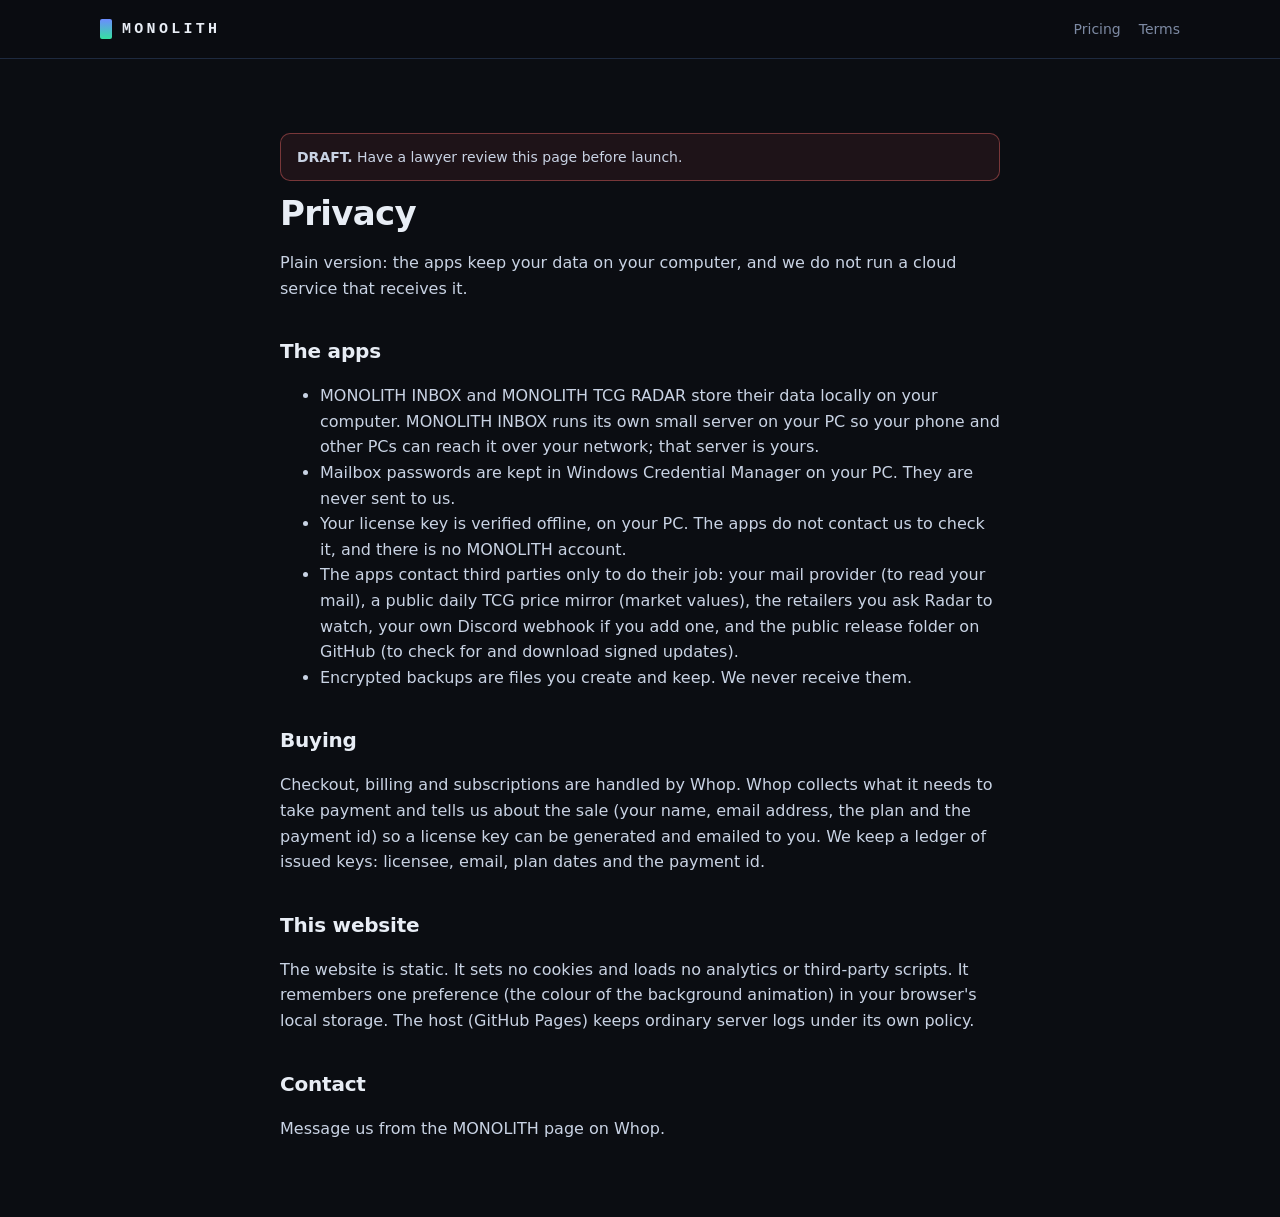
==== privacy.html @ bfe429c9 "MONOLITH website Co-Authored-By: Claude Fable 5.1 <noreply@anthropic.com>" ====
<!doctype html>
<html lang="en">
<head>
<meta charset="utf-8"><meta name="viewport" content="width=device-width, initial-scale=1">
<title>Privacy · MONOLITH</title>
<meta name="description" content="What MONOLITH's apps and website do and do not collect.">
<link rel="icon" href="icon.png"><link rel="stylesheet" href="style.css">
</head>
<body>
<header class="nav"><div class="wrap"><a class="brand" href="index.html"><i></i>MONOLITH</a><nav><a href="index.html#pricing">Pricing</a><a href="terms.html">Terms</a></nav></div></header>
<main class="doc">
  <p class="draft"><b>DRAFT.</b> Have a lawyer review this page before launch.</p>
  <h1>Privacy</h1>
  <p>Plain version: the apps keep your data on your computer, and we do not run a cloud service that receives it.</p>
  <h2>The apps</h2>
  <ul>
    <li>MONOLITH INBOX and MONOLITH TCG RADAR store their data locally on your computer. MONOLITH INBOX runs its own small server on your PC so your phone and other PCs can reach it over your network; that server is yours.</li>
    <li>Mailbox passwords are kept in Windows Credential Manager on your PC. They are never sent to us.</li>
    <li>Your license key is verified offline, on your PC. The apps do not contact us to check it, and there is no MONOLITH account.</li>
    <li>The apps contact third parties only to do their job: your mail provider (to read your mail), a public daily TCG price mirror (market values), the retailers you ask Radar to watch, your own Discord webhook if you add one, and the public release folder on GitHub (to check for and download signed updates).</li>
    <li>Encrypted backups are files you create and keep. We never receive them.</li>
  </ul>
  <h2>Buying</h2>
  <p>Checkout, billing and subscriptions are handled by Whop. Whop collects what it needs to take payment and tells us about the sale (your name, email address, the plan and the payment id) so a license key can be generated and emailed to you. We keep a ledger of issued keys: licensee, email, plan dates and the payment id.</p>
  <h2>This website</h2>
  <p>The website is static. It sets no cookies and loads no analytics or third-party scripts. It remembers one preference (the colour of the background animation) in your browser's local storage. The host (GitHub Pages) keeps ordinary server logs under its own policy.</p>
  <h2>Contact</h2>
  <p id="contact"></p>
</main>
<script src="config.js"></script>
<script>var c=window.MONOLITH||{};document.getElementById("contact").textContent=c.supportEmail?("Questions: "+c.supportEmail):(c.supportNote||"");</script>
</body>
</html>
---- style.css ----
:root {
  --bg: #0b0d12; --card: #0e1420; --line: #1e2a3f; --text: #e8edf5; --dim: #7d8aa3;
  --accent: #6c8cff; --green: #35e0a1; --red: #ff6b6b; --amber: #f5b942;
  --mono: Consolas, ui-monospace, "SF Mono", Menlo, monospace;
  --sans: system-ui, -apple-system, "Segoe UI", Roboto, sans-serif;
}
* { box-sizing: border-box; }
html { scroll-behavior: smooth; scroll-padding-top: 70px; }
body { margin: 0; background: var(--bg); color: var(--text); font: 16px/1.6 var(--sans); -webkit-font-smoothing: antialiased; }
a { color: var(--accent); }
a:focus-visible, button:focus-visible, summary:focus-visible { outline: 2px solid var(--accent); outline-offset: 3px; border-radius: 6px; }
.wrap { max-width: 1120px; margin: 0 auto; padding: 0 20px; }
.mono { font-family: var(--mono); }
.dim { color: var(--dim); }
.skip { position: absolute; left: -999px; } .skip:focus { left: 12px; top: 12px; background: var(--card); padding: 8px 12px; z-index: 99; }

/* nav */
header.nav { position: sticky; top: 0; z-index: 20; background: rgba(11, 13, 18, .86); backdrop-filter: blur(10px); border-bottom: 1px solid var(--line); }
.nav .wrap { display: flex; align-items: center; gap: 22px; height: 58px; }
.brand { font: 700 15px var(--mono); letter-spacing: .22em; color: var(--text); text-decoration: none; display: flex; align-items: center; gap: 10px; }
.brand i { width: 12px; height: 20px; background: linear-gradient(180deg, var(--accent), #35e0a1); border-radius: 2px; display: inline-block; }
.nav nav { display: flex; gap: 18px; margin-left: auto; overflow-x: auto; scrollbar-width: none; }
.nav nav a { color: var(--dim); text-decoration: none; font-size: 14px; white-space: nowrap; }
.nav nav a:hover { color: var(--text); }
.btn { display: inline-flex; align-items: center; justify-content: center; gap: 8px; padding: 12px 20px; border-radius: 10px; border: 1px solid var(--line); background: var(--card); color: var(--text); font: 600 15px var(--sans); text-decoration: none; cursor: pointer; white-space: nowrap; }
.btn:hover { border-color: #2c3d5c; }
.btn.primary { background: var(--accent); border-color: var(--accent); color: #07101f; }
.btn.primary:hover { filter: brightness(1.08); }
.btn.sm { padding: 8px 14px; font-size: 14px; }
.btn[aria-disabled="true"] { opacity: .55; cursor: default; pointer-events: none; }

/* hero */
.hero { position: relative; overflow: hidden; border-bottom: 1px solid var(--line); }
#rain { position: absolute; inset: 0; width: 100%; height: 100%; opacity: .34; }
.hero::after { content: ""; position: absolute; inset: 0; background: radial-gradient(ellipse at 30% 40%, rgba(11, 13, 18, .25), var(--bg) 78%); pointer-events: none; }
.hero .wrap { position: relative; z-index: 2; padding-top: 92px; padding-bottom: 84px; }
.eyebrow { font: 600 12px var(--mono); letter-spacing: .2em; color: var(--green); text-transform: uppercase; }
h1 { font-size: clamp(34px, 5.4vw, 58px); line-height: 1.08; margin: 14px 0 18px; max-width: 16ch; letter-spacing: -.02em; }
.lead { font-size: clamp(17px, 2vw, 20px); color: #b9c4d8; max-width: 58ch; margin: 0 0 28px; }
.cta { display: flex; flex-wrap: wrap; gap: 12px; align-items: center; }
.rain-toggle { position: absolute; right: 20px; bottom: 16px; z-index: 3; font: 12px var(--mono); color: var(--dim); background: rgba(14, 20, 32, .8); border: 1px solid var(--line); border-radius: 8px; padding: 6px 10px; cursor: pointer; }

/* sections */
section { padding: 76px 0; border-bottom: 1px solid var(--line); }
h2 { font-size: clamp(26px, 3.4vw, 36px); margin: 8px 0 12px; letter-spacing: -.01em; }
h3 { font-size: 18px; margin: 0 0 6px; }
.sub { color: #b9c4d8; max-width: 66ch; margin: 0 0 34px; }
.grid { display: grid; gap: 16px; }
.g3 { grid-template-columns: repeat(auto-fit, minmax(260px, 1fr)); }
.g2 { grid-template-columns: repeat(auto-fit, minmax(320px, 1fr)); }
.card { background: var(--card); border: 1px solid var(--line); border-radius: 14px; padding: 22px; }
.card p { margin: 0; color: #b9c4d8; font-size: 15px; }
.card .tag { font: 600 11px var(--mono); letter-spacing: .16em; color: var(--accent); text-transform: uppercase; display: block; margin-bottom: 10px; }
ul.ticks { list-style: none; padding: 0; margin: 0; display: grid; gap: 10px; }
ul.ticks li { padding-left: 26px; position: relative; color: #c9d3e4; font-size: 15px; }
ul.ticks li::before { content: ""; position: absolute; left: 2px; top: 8px; width: 12px; height: 7px; border-left: 2px solid var(--green); border-bottom: 2px solid var(--green); transform: rotate(-45deg); }
ul.limits li::before { border: 0; width: 10px; height: 2px; background: var(--amber); transform: none; top: 12px; }
.steps { counter-reset: s; display: grid; gap: 14px; grid-template-columns: repeat(auto-fit, minmax(220px, 1fr)); padding: 0; margin: 0; list-style: none; }
.steps li { counter-increment: s; background: var(--card); border: 1px solid var(--line); border-radius: 14px; padding: 20px; color: #c9d3e4; font-size: 15px; }
.steps li::before { content: "0" counter(s); display: block; font: 700 13px var(--mono); color: var(--accent); margin-bottom: 8px; letter-spacing: .1em; }
.steps b { color: var(--text); display: block; margin-bottom: 4px; }

/* mockups */
.mock { background: #090c13; border: 1px solid var(--line); border-radius: 12px; overflow: hidden; font-size: 13px; }
.mock .bar { display: flex; gap: 6px; padding: 10px 12px; border-bottom: 1px solid var(--line); align-items: center; color: var(--dim); font: 12px var(--mono); }
.mock .bar i { width: 9px; height: 9px; border-radius: 50%; background: #25324a; }
.mock table { width: 100%; border-collapse: collapse; }
.mock th { text-align: left; font: 600 11px var(--mono); letter-spacing: .1em; color: var(--dim); padding: 10px 12px; text-transform: uppercase; }
.mock td { padding: 10px 12px; border-top: 1px solid #141c2b; }
.mock td.n { font-family: var(--mono); text-align: right; }
.mock th.n { text-align: right; }
.up { color: var(--green); } .down { color: var(--red); } .warn { color: var(--amber); }
.chip { font: 600 11px var(--mono); padding: 3px 8px; border-radius: 99px; border: 1px solid var(--line); color: var(--dim); white-space: nowrap; }
.chip.ok { color: var(--green); border-color: rgba(53, 224, 161, .35); }
.chip.hot { color: var(--amber); border-color: rgba(245, 185, 66, .35); }
.feed { display: grid; }
.feed div { display: flex; gap: 10px; align-items: center; padding: 11px 12px; border-top: 1px solid #141c2b; }
.feed div:first-child { border-top: 0; }
.feed span.t { font: 12px var(--mono); color: var(--dim); width: 44px; flex: none; }
.feed span.x { flex: 1; min-width: 0; }
.split { display: grid; gap: 28px; grid-template-columns: repeat(auto-fit, minmax(320px, 1fr)); align-items: start; }

/* pricing */
.plans { display: grid; gap: 16px; grid-template-columns: repeat(auto-fit, minmax(250px, 1fr)); align-items: stretch; }
.plan { display: flex; flex-direction: column; gap: 12px; position: relative; }
.plan.best { border-color: var(--accent); box-shadow: 0 0 0 1px var(--accent) inset; }
.plan .badge { position: absolute; top: -11px; left: 20px; background: var(--accent); color: #07101f; font: 700 11px var(--mono); letter-spacing: .12em; padding: 3px 10px; border-radius: 99px; }
.price { font: 700 40px var(--mono); letter-spacing: -.02em; }
.price small { font: 400 14px var(--sans); color: var(--dim); margin-left: 6px; }
.plan .btn { margin-top: auto; }
table.cmp { width: 100%; border-collapse: collapse; font-size: 15px; }
table.cmp th, table.cmp td { text-align: left; padding: 12px 14px; border-top: 1px solid var(--line); vertical-align: top; }
table.cmp thead th { border-top: 0; font: 600 12px var(--mono); letter-spacing: .1em; text-transform: uppercase; color: var(--dim); }
table.cmp td:first-child { color: var(--dim); width: 28%; }
.scroll { overflow-x: auto; }

details { border-top: 1px solid var(--line); padding: 16px 2px; }
details:last-child { border-bottom: 1px solid var(--line); }
summary { cursor: pointer; font-weight: 600; list-style: none; display: flex; justify-content: space-between; gap: 16px; }
summary::after { content: "+"; font-family: var(--mono); color: var(--accent); }
details[open] summary::after { content: "–"; }
details p { color: #b9c4d8; margin: 10px 0 0; max-width: 78ch; }
.hash { font: 12px var(--mono); color: var(--dim); word-break: break-all; }
.note { border-left: 3px solid var(--amber); background: rgba(245, 185, 66, .06); padding: 12px 16px; border-radius: 0 10px 10px 0; color: #d6dcea; font-size: 15px; }
footer { padding: 40px 0 60px; color: var(--dim); font-size: 14px; }
footer a { color: var(--dim); }
.doc { max-width: 760px; padding: 60px 20px; margin: 0 auto; }
.doc h1 { font-size: 34px; max-width: none; }
.doc h2 { font-size: 20px; margin-top: 34px; }
.doc p, .doc li { color: #c9d3e4; }
.draft { background: rgba(255, 107, 107, .08); border: 1px solid rgba(255, 107, 107, .4); color: #ffd3d3; padding: 12px 16px; border-radius: 10px; font-size: 14px; }
@media (max-width: 640px) { section { padding: 56px 0; } .hero .wrap { padding-top: 64px; padding-bottom: 72px; } .nav nav a.hide-sm { display: none; } }
@media (prefers-reduced-motion: reduce) { html { scroll-behavior: auto; } #rain, .rain-toggle { display: none; } }
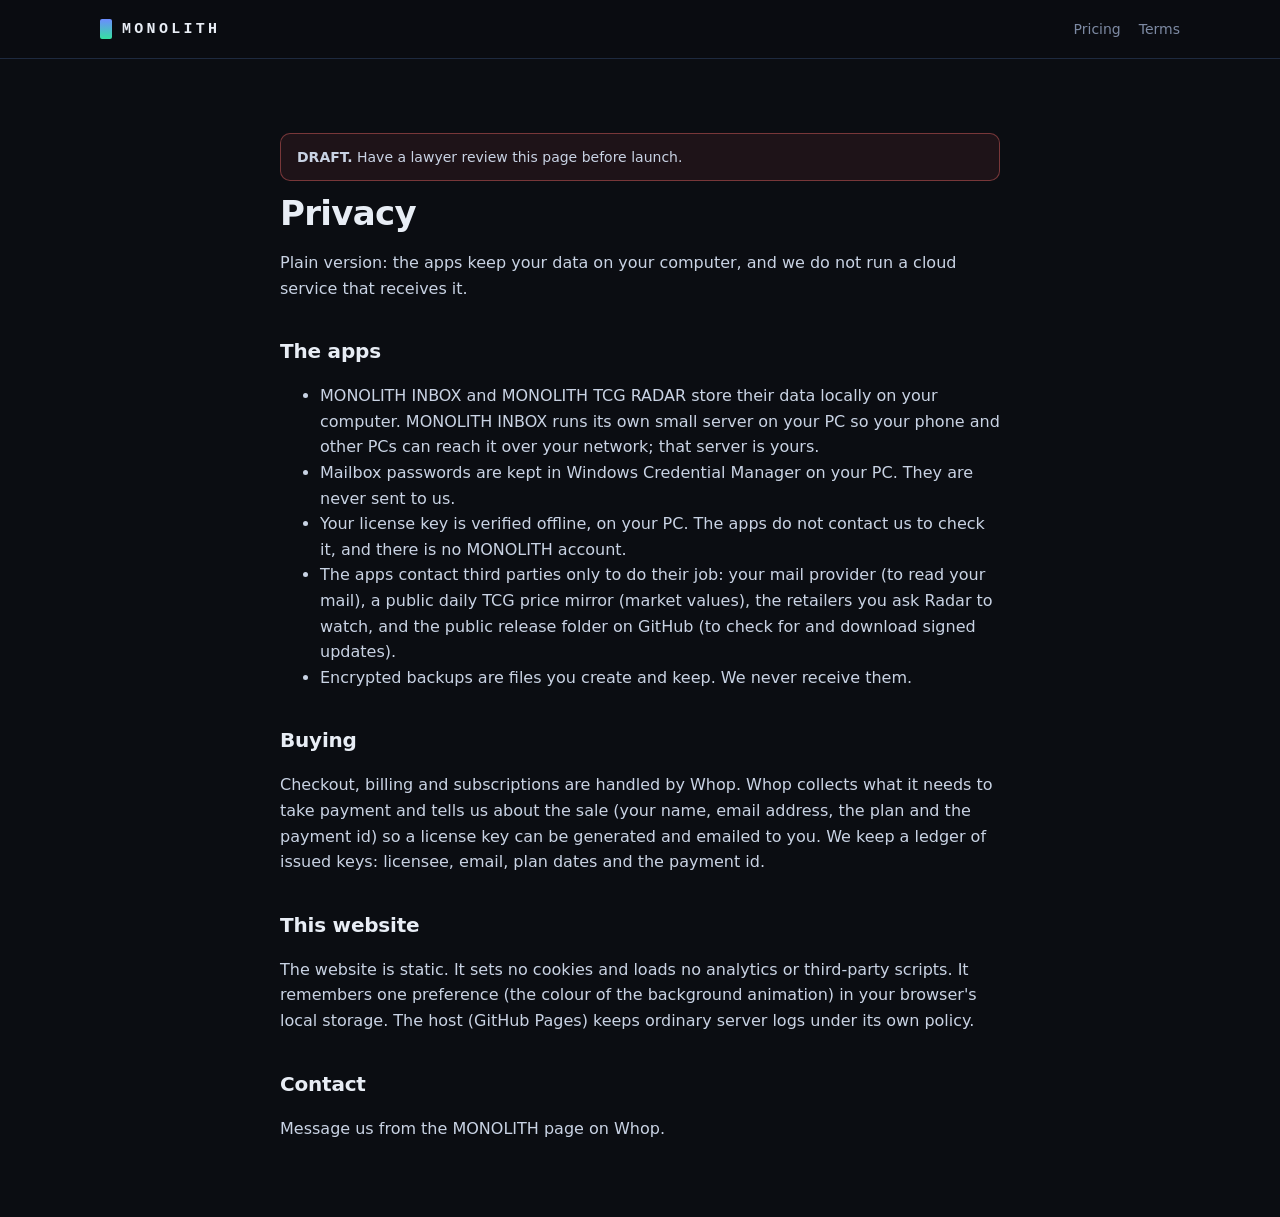
==== commit c9208de5: "Radar: drop Discord, 'polite by design', 'verify it yourself'; remove the limits sections Co-Authore" ====
--- a/privacy.html
+++ b/privacy.html
@@ -17,7 +17,7 @@
     <li>MONOLITH INBOX and MONOLITH TCG RADAR store their data locally on your computer. MONOLITH INBOX runs its own small server on your PC so your phone and other PCs can reach it over your network; that server is yours.</li>
     <li>Mailbox passwords are kept in Windows Credential Manager on your PC. They are never sent to us.</li>
     <li>Your license key is verified offline, on your PC. The apps do not contact us to check it, and there is no MONOLITH account.</li>
-    <li>The apps contact third parties only to do their job: your mail provider (to read your mail), a public daily TCG price mirror (market values), the retailers you ask Radar to watch, your own Discord webhook if you add one, and the public release folder on GitHub (to check for and download signed updates).</li>
+    <li>The apps contact third parties only to do their job: your mail provider (to read your mail), a public daily TCG price mirror (market values), the retailers you ask Radar to watch, and the public release folder on GitHub (to check for and download signed updates).</li>
     <li>Encrypted backups are files you create and keep. We never receive them.</li>
   </ul>
   <h2>Buying</h2>
--- a/style.css
+++ b/style.css
@@ -54,7 +54,6 @@
 ul.ticks { list-style: none; padding: 0; margin: 0; display: grid; gap: 10px; }
 ul.ticks li { padding-left: 26px; position: relative; color: #c9d3e4; font-size: 15px; }
 ul.ticks li::before { content: ""; position: absolute; left: 2px; top: 8px; width: 12px; height: 7px; border-left: 2px solid var(--green); border-bottom: 2px solid var(--green); transform: rotate(-45deg); }
-ul.limits li::before { border: 0; width: 10px; height: 2px; background: var(--amber); transform: none; top: 12px; }
 .steps { counter-reset: s; display: grid; gap: 14px; grid-template-columns: repeat(auto-fit, minmax(220px, 1fr)); padding: 0; margin: 0; list-style: none; }
 .steps li { counter-increment: s; background: var(--card); border: 1px solid var(--line); border-radius: 14px; padding: 20px; color: #c9d3e4; font-size: 15px; }
 .steps li::before { content: "0" counter(s); display: block; font: 700 13px var(--mono); color: var(--accent); margin-bottom: 8px; letter-spacing: .1em; }
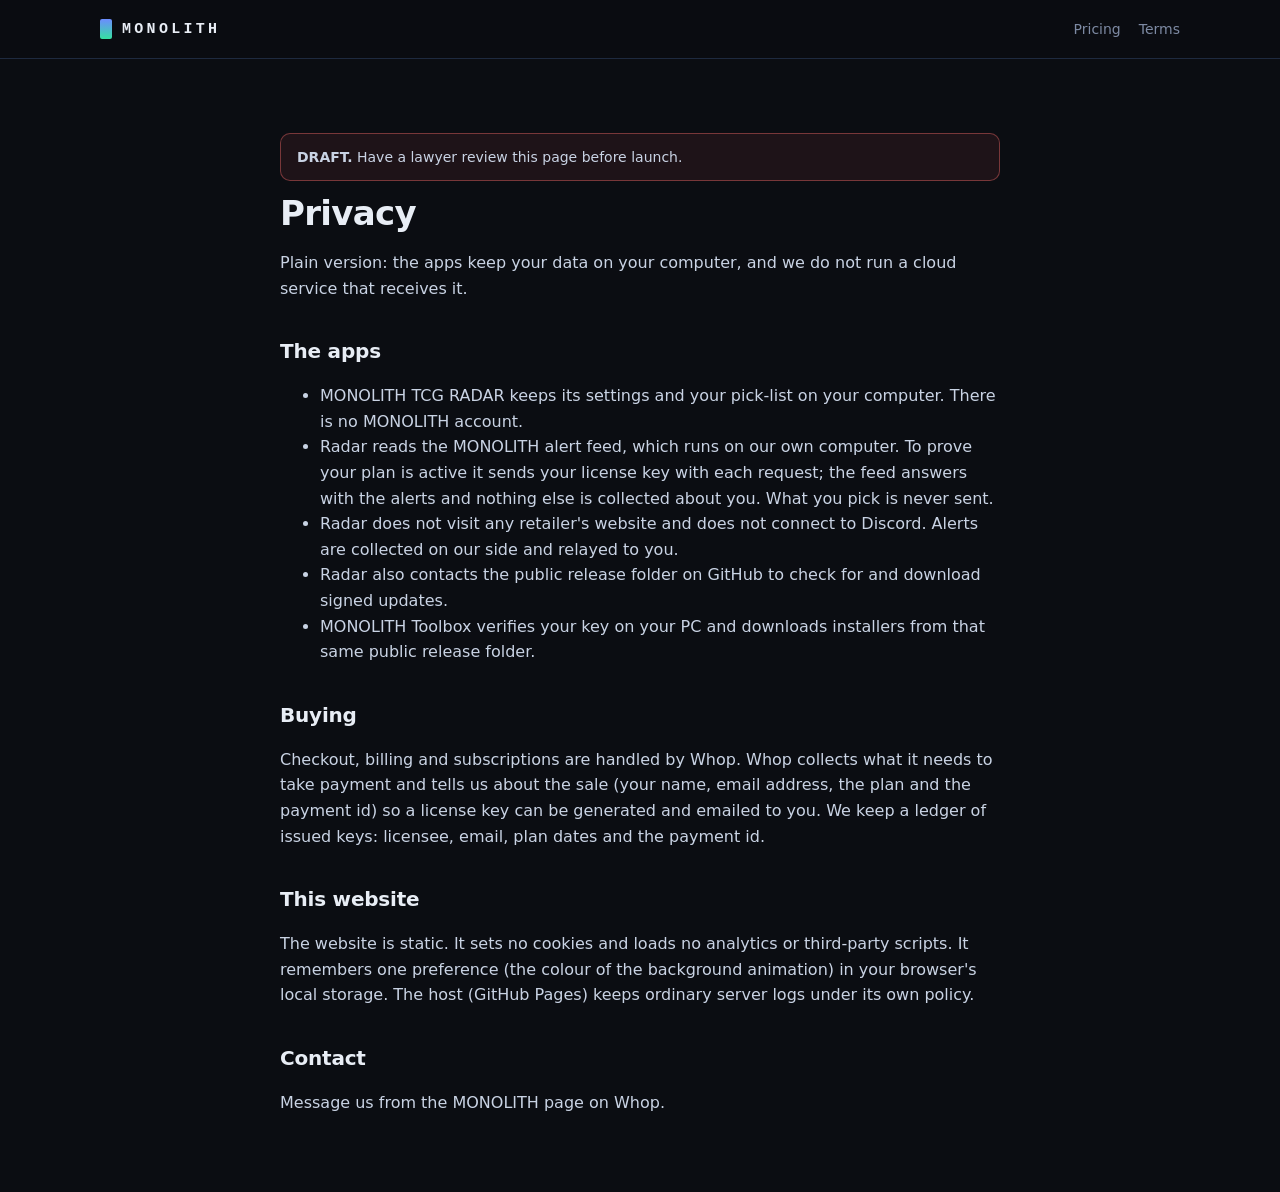
==== commit f2955afa: "Radar is the product; Inbox is coming soon Co-Authored-By: Claude Fable 5.1 <noreply@anthropic.com>" ====
--- a/privacy.html
+++ b/privacy.html
@@ -3,7 +3,7 @@
 <head>
 <meta charset="utf-8"><meta name="viewport" content="width=device-width, initial-scale=1">
 <title>Privacy · MONOLITH</title>
-<meta name="description" content="What MONOLITH's apps and website do and do not collect.">
+<meta name="description" content="What MONOLITH TCG RADAR, MONOLITH Toolbox and this website do and do not collect.">
 <link rel="icon" href="icon.png"><link rel="stylesheet" href="style.css">
 </head>
 <body>
@@ -14,11 +14,11 @@
   <p>Plain version: the apps keep your data on your computer, and we do not run a cloud service that receives it.</p>
   <h2>The apps</h2>
   <ul>
-    <li>MONOLITH INBOX and MONOLITH TCG RADAR store their data locally on your computer. MONOLITH INBOX runs its own small server on your PC so your phone and other PCs can reach it over your network; that server is yours.</li>
-    <li>Mailbox passwords are kept in Windows Credential Manager on your PC. They are never sent to us.</li>
-    <li>Your license key is verified offline, on your PC. The apps do not contact us to check it, and there is no MONOLITH account.</li>
-    <li>The apps contact third parties only to do their job: your mail provider (to read your mail), a public daily TCG price mirror (market values), the retailers you ask Radar to watch, and the public release folder on GitHub (to check for and download signed updates).</li>
-    <li>Encrypted backups are files you create and keep. We never receive them.</li>
+    <li>MONOLITH TCG RADAR keeps its settings and your pick-list on your computer. There is no MONOLITH account.</li>
+    <li>Radar reads the MONOLITH alert feed, which runs on our own computer. To prove your plan is active it sends your license key with each request; the feed answers with the alerts and nothing else is collected about you. What you pick is never sent.</li>
+    <li>Radar does not visit any retailer's website and does not connect to Discord. Alerts are collected on our side and relayed to you.</li>
+    <li>Radar also contacts the public release folder on GitHub to check for and download signed updates.</li>
+    <li>MONOLITH Toolbox verifies your key on your PC and downloads installers from that same public release folder.</li>
   </ul>
   <h2>Buying</h2>
   <p>Checkout, billing and subscriptions are handled by Whop. Whop collects what it needs to take payment and tells us about the sale (your name, email address, the plan and the payment id) so a license key can be generated and emailed to you. We keep a ledger of issued keys: licensee, email, plan dates and the payment id.</p>
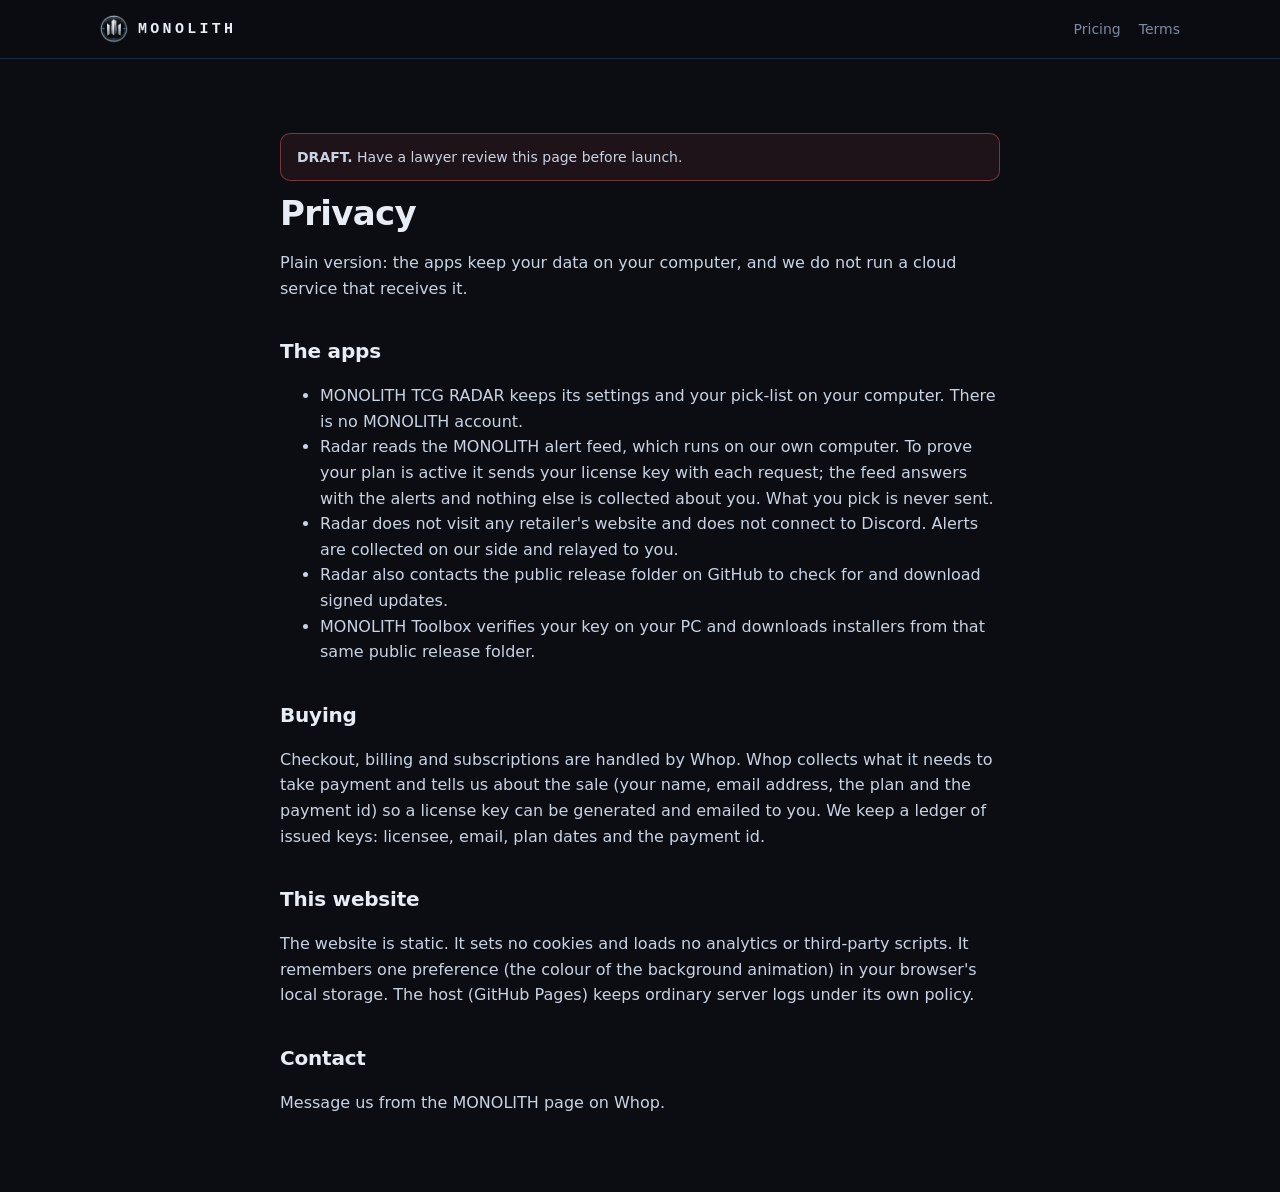
==== commit 998a6024: "MONOLITH TCG RADAR logo: favicon, header, hero, share image Co-Authored-By: Claude Fable 5.1 <norepl" ====
--- a/privacy.html
+++ b/privacy.html
@@ -7,7 +7,7 @@
 <link rel="icon" href="icon.png"><link rel="stylesheet" href="style.css">
 </head>
 <body>
-<header class="nav"><div class="wrap"><a class="brand" href="index.html"><i></i>MONOLITH</a><nav><a href="index.html#pricing">Pricing</a><a href="terms.html">Terms</a></nav></div></header>
+<header class="nav"><div class="wrap"><a class="brand" href="index.html"><img src="icon.png" alt="" width="28" height="28">MONOLITH</a><nav><a href="index.html#pricing">Pricing</a><a href="terms.html">Terms</a></nav></div></header>
 <main class="doc">
   <p class="draft"><b>DRAFT.</b> Have a lawyer review this page before launch.</p>
   <h1>Privacy</h1>
--- a/style.css
+++ b/style.css
@@ -19,6 +19,8 @@
 .nav .wrap { display: flex; align-items: center; gap: 22px; height: 58px; }
 .brand { font: 700 15px var(--mono); letter-spacing: .22em; color: var(--text); text-decoration: none; display: flex; align-items: center; gap: 10px; }
 .brand i { width: 12px; height: 20px; background: linear-gradient(180deg, var(--accent), #35e0a1); border-radius: 2px; display: inline-block; }
+.brand img { width: 28px; height: 28px; display: block; }
+.hero-logo { display: block; width: 112px; height: 112px; margin: 0 0 18px; filter: drop-shadow(0 6px 24px rgba(108, 140, 255, .35)); }
 .nav nav { display: flex; gap: 18px; margin-left: auto; overflow-x: auto; scrollbar-width: none; }
 .nav nav a { color: var(--dim); text-decoration: none; font-size: 14px; white-space: nowrap; }
 .nav nav a:hover { color: var(--text); }
